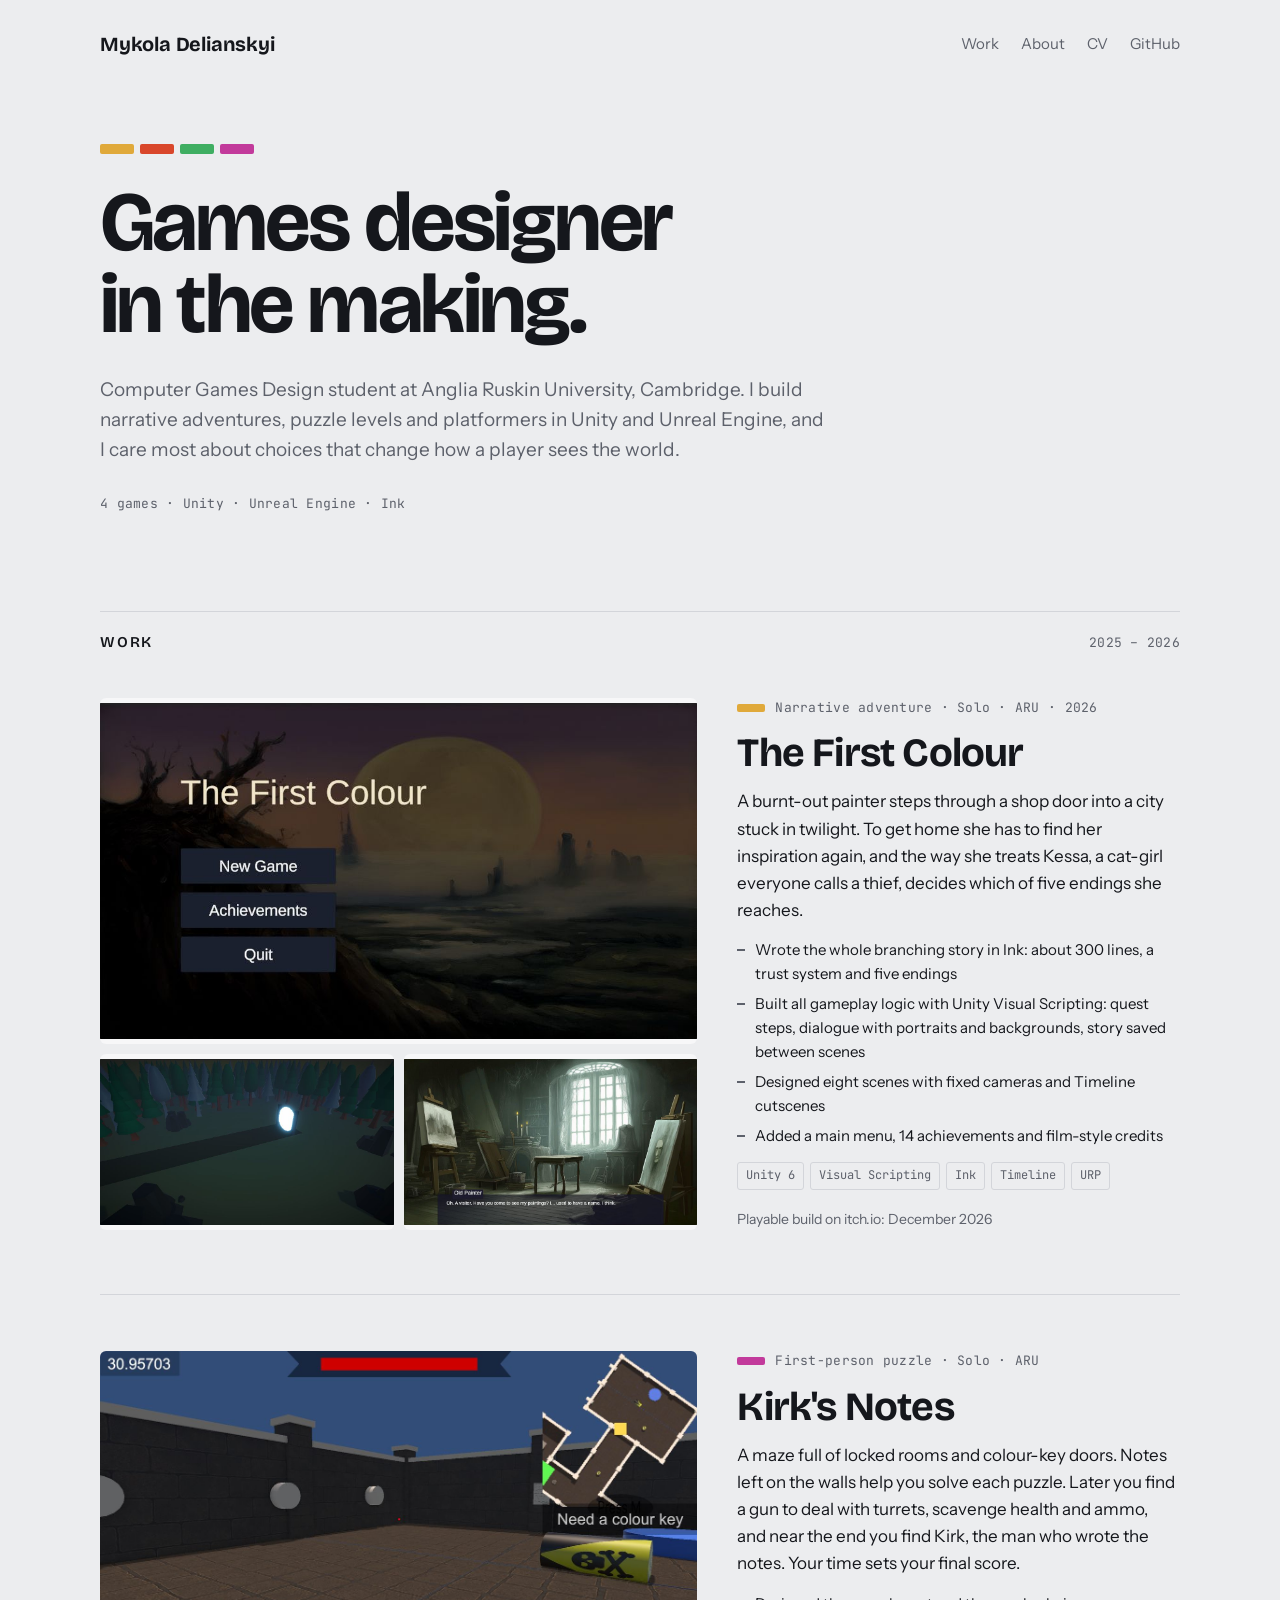
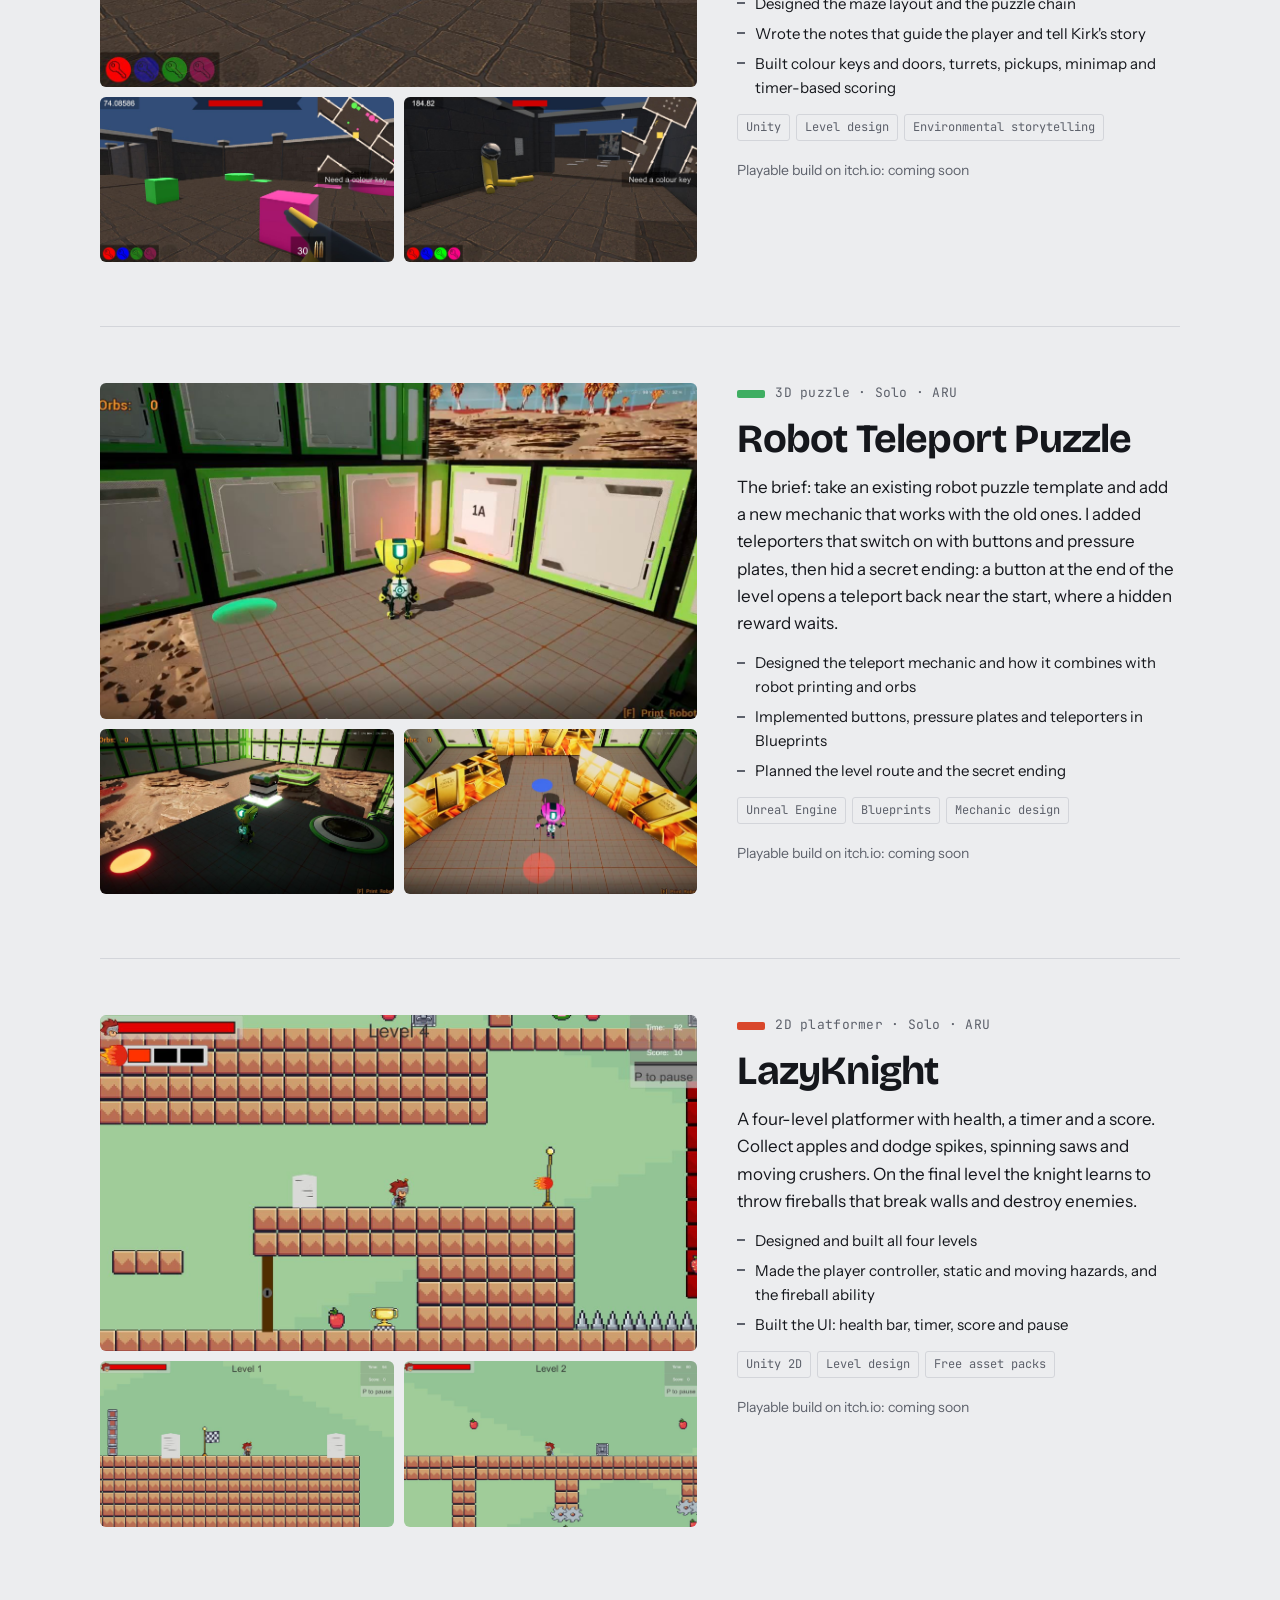
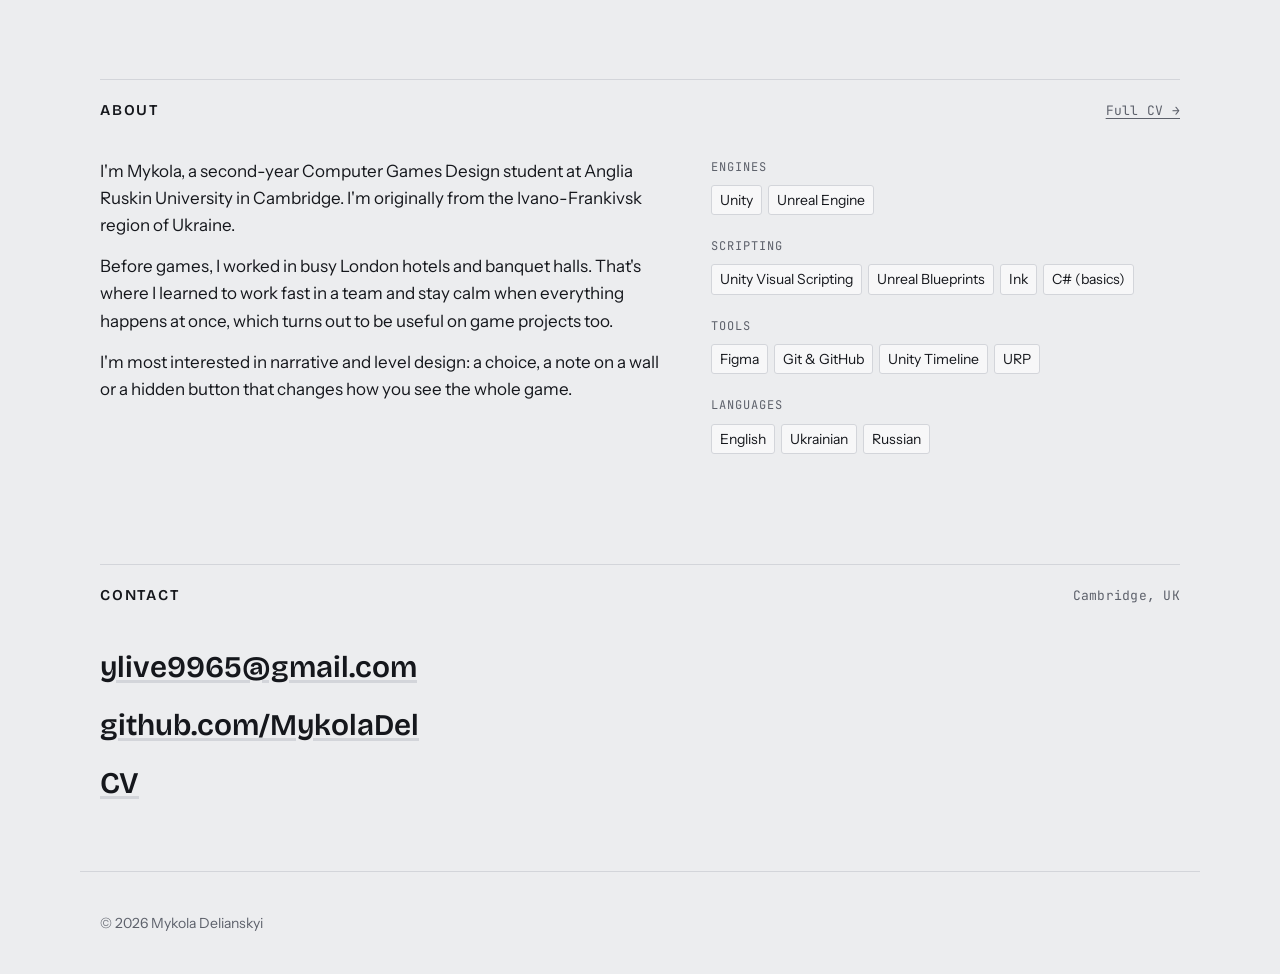
==== index.html @ 242a667b "Portfolio site" ====
<!doctype html>
<html lang="en">
<head>
<meta charset="utf-8">
<meta name="viewport" content="width=device-width, initial-scale=1, viewport-fit=cover">
<title>Mykola Delianskyi · Games Design Portfolio</title>
<meta name="description" content="Portfolio of Mykola Delianskyi, Computer Games Design student at Anglia Ruskin University. Narrative, puzzle and platformer games made in Unity and Unreal Engine.">
<link rel="preconnect" href="https://fonts.googleapis.com">
<link rel="preconnect" href="https://fonts.gstatic.com" crossorigin>
<link rel="stylesheet" href="https://fonts.googleapis.com/css2?family=Bricolage+Grotesque:opsz,wght@12..96,600;12..96,700&family=Instrument+Sans:wght@400;500;600&family=JetBrains+Mono:wght@400&display=swap">
<link rel="stylesheet" href="style.css">
</head>
<body>

<header class="wrap top">
  <a class="brand" href="#">Mykola Delianskyi</a>
  <nav class="nav" aria-label="Main">
    <a href="#work">Work</a>
    <a href="#about">About</a>
    <a href="cv.html">CV</a>
    <a href="https://github.com/MykolaDel" target="_blank" rel="noopener">GitHub</a>
  </nav>
</header>

<main>
<section class="wrap intro">
  <div class="swatches" aria-hidden="true">
    <span style="background:var(--c-fc)"></span><span style="background:var(--c-lk)"></span><span style="background:var(--c-robot)"></span><span style="background:var(--c-kirk)"></span>
  </div>
  <h1>Games designer in the making.</h1>
  <p>Computer Games Design student at Anglia Ruskin University, Cambridge. I build narrative adventures, puzzle levels and platformers in Unity and Unreal Engine, and I care most about choices that change how a player sees the world.</p>
  <span class="meta">4 games · Unity · Unreal Engine · Ink</span>
</section>

<section class="wrap sec" id="work">
  <div class="sec-head"><h2>Work</h2><span class="meta">2025 – 2026</span></div>

  <!-- The First Colour -->
  <article class="project">
    <div class="shots">
      <button type="button" aria-label="Enlarge: main menu"><img src="img/fc-menu.jpg" alt="The First Colour main menu over a painted valley under a huge moon" loading="lazy" width="925" height="528"></button>
      <button type="button" aria-label="Enlarge: portal"><img src="img/fc-portal.jpg" alt="A glowing portal in a misty elven forest" loading="lazy" width="925" height="525"></button>
      <button type="button" aria-label="Enlarge: ending"><img src="img/fc-ending.jpg" alt="Dialogue in the Dark ending, set in a dusty painter's workshop" loading="lazy" width="925" height="521"></button>
    </div>
    <div class="info">
      <span class="tag meta"><i style="background:var(--c-fc)"></i>Narrative adventure · Solo · ARU · 2026</span>
      <h3>The First Colour</h3>
      <p>A burnt-out painter steps through a shop door into a city stuck in twilight. To get home she has to find her inspiration again, and the way she treats Kessa, a cat-girl everyone calls a thief, decides which of five endings she reaches.</p>
      <ul class="role">
        <li>Wrote the whole branching story in Ink: about 300 lines, a trust system and five endings</li>
        <li>Built all gameplay logic with Unity Visual Scripting: quest steps, dialogue with portraits and backgrounds, story saved between scenes</li>
        <li>Designed eight scenes with fixed cameras and Timeline cutscenes</li>
        <li>Added a main menu, 14 achievements and film-style credits</li>
      </ul>
      <div class="chips"><span>Unity 6</span><span>Visual Scripting</span><span>Ink</span><span>Timeline</span><span>URP</span></div>
      <div class="links"><span class="soon">Playable build on itch.io: December 2026</span></div>
    </div>
  </article>

  <!-- Kirk's Notes -->
  <article class="project">
    <div class="shots">
      <button type="button" aria-label="Enlarge: colour key door"><img src="img/kirk-1.jpg" alt="First-person view of a stone maze with a colour-key prompt and minimap" loading="lazy" width="1280" height="719"></button>
      <button type="button" aria-label="Enlarge: colour puzzle"><img src="img/kirk-2.jpg" alt="Coloured blocks and pressure pads in a maze room, player holding a shotgun" loading="lazy" width="1280" height="719"></button>
      <button type="button" aria-label="Enlarge: Kirk"><img src="img/kirk-3.jpg" alt="The body of Kirk slumped against a wall near the end of the maze" loading="lazy" width="1280" height="719"></button>
    </div>
    <div class="info">
      <span class="tag meta"><i style="background:var(--c-kirk)"></i>First-person puzzle · Solo · ARU</span>
      <h3>Kirk's Notes</h3>
      <p>A maze full of locked rooms and colour-key doors. Notes left on the walls help you solve each puzzle. Later you find a gun to deal with turrets, scavenge health and ammo, and near the end you find Kirk, the man who wrote the notes. Your time sets your final score.</p>
      <ul class="role">
        <li>Designed the maze layout and the puzzle chain</li>
        <li>Wrote the notes that guide the player and tell Kirk's story</li>
        <li>Built colour keys and doors, turrets, pickups, minimap and timer-based scoring</li>
      </ul>
      <div class="chips"><span>Unity</span><span>Level design</span><span>Environmental storytelling</span></div>
      <div class="links"><span class="soon">Playable build on itch.io: coming soon</span></div>
    </div>
  </article>

  <!-- Robot Teleport -->
  <article class="project">
    <div class="shots">
      <button type="button" aria-label="Enlarge: teleport pads"><img src="img/robot-1.jpg" alt="Yellow robot standing between a green and an orange teleport pad" loading="lazy" width="1280" height="683"></button>
      <button type="button" aria-label="Enlarge: printer room"><img src="img/robot-2.jpg" alt="Robot next to a printing station and an exit hatch above a desert" loading="lazy" width="1280" height="683"></button>
      <button type="button" aria-label="Enlarge: gold corridor"><img src="img/robot-3.jpg" alt="Pink robot in a gold-walled corridor between two teleport pads" loading="lazy" width="1280" height="681"></button>
    </div>
    <div class="info">
      <span class="tag meta"><i style="background:var(--c-robot)"></i>3D puzzle · Solo · ARU</span>
      <h3>Robot Teleport Puzzle</h3>
      <p>The brief: take an existing robot puzzle template and add a new mechanic that works with the old ones. I added teleporters that switch on with buttons and pressure plates, then hid a secret ending: a button at the end of the level opens a teleport back near the start, where a hidden reward waits.</p>
      <ul class="role">
        <li>Designed the teleport mechanic and how it combines with robot printing and orbs</li>
        <li>Implemented buttons, pressure plates and teleporters in Blueprints</li>
        <li>Planned the level route and the secret ending</li>
      </ul>
      <div class="chips"><span>Unreal Engine</span><span>Blueprints</span><span>Mechanic design</span></div>
      <div class="links"><span class="soon">Playable build on itch.io: coming soon</span></div>
    </div>
  </article>

  <!-- LazyKnight -->
  <article class="project">
    <div class="shots">
      <button type="button" aria-label="Enlarge: level 4"><img src="img/lk-4.jpg" alt="LazyKnight level 4 with fireball meter, trophy and spikes" loading="lazy" width="1280" height="719"></button>
      <button type="button" aria-label="Enlarge: level 1"><img src="img/lk-1.jpg" alt="LazyKnight level 1 start with checkpoint flag" loading="lazy" width="1280" height="719"></button>
      <button type="button" aria-label="Enlarge: level 2"><img src="img/lk-2.jpg" alt="LazyKnight level 2 with spinning saws and apples to collect" loading="lazy" width="1280" height="719"></button>
    </div>
    <div class="info">
      <span class="tag meta"><i style="background:var(--c-lk)"></i>2D platformer · Solo · ARU</span>
      <h3>LazyKnight</h3>
      <p>A four-level platformer with health, a timer and a score. Collect apples and dodge spikes, spinning saws and moving crushers. On the final level the knight learns to throw fireballs that break walls and destroy enemies.</p>
      <ul class="role">
        <li>Designed and built all four levels</li>
        <li>Made the player controller, static and moving hazards, and the fireball ability</li>
        <li>Built the UI: health bar, timer, score and pause</li>
      </ul>
      <div class="chips"><span>Unity 2D</span><span>Level design</span><span>Free asset packs</span></div>
      <div class="links"><span class="soon">Playable build on itch.io: coming soon</span></div>
    </div>
  </article>
</section>

<section class="wrap sec" id="about">
  <div class="sec-head"><h2>About</h2><a class="meta" href="cv.html">Full CV →</a></div>
  <div class="cols">
    <div>
      <p>I'm Mykola, a second-year Computer Games Design student at Anglia Ruskin University in Cambridge. I'm originally from the Ivano-Frankivsk region of Ukraine.</p>
      <p>Before games, I worked in busy London hotels and banquet halls. That's where I learned to work fast in a team and stay calm when everything happens at once, which turns out to be useful on game projects too.</p>
      <p>I'm most interested in narrative and level design: a choice, a note on a wall or a hidden button that changes how you see the whole game.</p>
    </div>
    <div>
      <div class="skill-group"><h4>Engines</h4><div class="chips"><span>Unity</span><span>Unreal Engine</span></div></div>
      <div class="skill-group"><h4>Scripting</h4><div class="chips"><span>Unity Visual Scripting</span><span>Unreal Blueprints</span><span>Ink</span><span>C# (basics)</span></div></div>
      <div class="skill-group"><h4>Tools</h4><div class="chips"><span>Figma</span><span>Git &amp; GitHub</span><span>Unity Timeline</span><span>URP</span></div></div>
      <div class="skill-group"><h4>Languages</h4><div class="chips"><span>English</span><span>Ukrainian</span><span>Russian</span></div></div>
    </div>
  </div>
</section>

<section class="wrap sec" id="contact">
  <div class="sec-head"><h2>Contact</h2><span class="meta">Cambridge, UK</span></div>
  <div class="contact">
    <a href="mailto:ylive9965@gmail.com">ylive9965@gmail.com</a>
    <a href="https://github.com/MykolaDel" target="_blank" rel="noopener">github.com/MykolaDel</a>
    <a href="cv.html">CV</a>
  </div>
</section>
</main>

<footer class="wrap">© 2026 Mykola Delianskyi</footer>

<dialog id="lightbox">
  <form method="dialog"><button>Close</button></form>
  <img alt="">
</dialog>
<script>
  const box = document.getElementById('lightbox');
  const big = box.querySelector('img');
  document.querySelectorAll('.shots button').forEach(b => b.addEventListener('click', () => {
    const img = b.querySelector('img'); big.src = img.src; big.alt = img.alt; box.showModal();
  }));
  box.addEventListener('click', e => { if (e.target === box) box.close(); });
</script>
</body>
</html>
---- style.css ----
/* Concept: a near-monochrome page where colour belongs to the work. Each project brings its own accent swatch. */
:root{
  --bg:#ECEDEF; --surface:#F7F7F8; --ink:#15171C; --muted:#5D616B; --line:#D3D5DA;
  --link:#2F4FD8;
  --c-fc:#E0A93A; --c-lk:#D9472B; --c-robot:#3FAE62; --c-kirk:#C23A9B;
  --display:"Bricolage Grotesque", "Segoe UI", system-ui, sans-serif;
  --body:"Instrument Sans", "Segoe UI", system-ui, sans-serif;
  --mono:"JetBrains Mono", ui-monospace, Consolas, monospace;
}
@media (prefers-color-scheme: dark){:root:not([data-theme="light"]){
  --bg:#121317; --surface:#1A1C21; --ink:#ECEDF0; --muted:#A2A6B1; --line:#2B2E36; --link:#8EA4FF;
  --c-fc:#F0BD55; --c-lk:#F06A4E; --c-robot:#5CCB7E; --c-kirk:#E25DBA; color-scheme:dark}}
:root[data-theme="dark"]{
  --bg:#121317; --surface:#1A1C21; --ink:#ECEDF0; --muted:#A2A6B1; --line:#2B2E36; --link:#8EA4FF;
  --c-fc:#F0BD55; --c-lk:#F06A4E; --c-robot:#5CCB7E; --c-kirk:#E25DBA; color-scheme:dark}

*{box-sizing:border-box}
html{scroll-behavior:smooth}
@media (prefers-reduced-motion: reduce){html{scroll-behavior:auto}}
body{margin:0;background:var(--bg);color:var(--ink);font-family:var(--body);font-size:17px;line-height:1.6;-webkit-font-smoothing:antialiased}
img{max-width:100%;display:block}
a{color:var(--link);text-underline-offset:3px}
a:focus-visible,button:focus-visible{outline:2px solid var(--link);outline-offset:3px;border-radius:2px}

.wrap{max-width:1120px;margin:0 auto;padding-left:max(20px,env(safe-area-inset-left,0px));padding-right:max(20px,env(safe-area-inset-right,0px))}

/* header */
.top{padding-block:28px;display:flex;justify-content:space-between;align-items:center;gap:16px;flex-wrap:wrap}
.brand{font-family:var(--display);font-weight:700;font-size:20px;letter-spacing:-.01em;text-decoration:none;color:var(--ink)}
.nav{display:flex;gap:22px;flex-wrap:wrap;font-size:15px}
.nav a{color:var(--muted);text-decoration:none}
.nav a:hover{color:var(--ink)}

/* intro */
.intro{padding-block:56px 72px;display:grid;gap:28px}
.intro h1{font-family:var(--display);font-weight:700;font-size:clamp(40px,7vw,84px);line-height:.98;letter-spacing:-.03em;margin:0;text-wrap:balance;max-width:14ch}
.intro p{margin:0;max-width:56ch;color:var(--muted);font-size:19px}
.swatches{display:flex;gap:6px}
.swatches span{width:34px;height:10px;border-radius:2px}
.meta{font-family:var(--mono);font-size:13px;letter-spacing:.02em;color:var(--muted)}

/* section heads */
.sec{padding-block:24px 64px}
.sec-head{display:flex;align-items:baseline;justify-content:space-between;gap:12px;border-top:1px solid var(--line);padding-top:18px;margin-bottom:36px}
.sec-head h2{font-family:var(--display);font-size:15px;font-weight:600;text-transform:uppercase;letter-spacing:.12em;margin:0}

/* projects */
.project{display:grid;grid-template-columns:minmax(0,1.35fr) minmax(0,1fr);gap:40px;padding-block:8px 64px}
.project + .project{border-top:1px solid var(--line);padding-top:56px}
.shots{display:grid;grid-template-columns:1fr 1fr;gap:10px;min-width:0}
.shots button{all:unset;cursor:zoom-in;display:block;border-radius:6px;overflow:hidden;background:var(--surface)}
.shots button:first-child{grid-column:1 / -1}
.shots img{width:100%;height:auto;aspect-ratio:16/9;object-fit:cover;transition:transform .3s ease}
.shots button:hover img{transform:scale(1.02)}
@media (prefers-reduced-motion: reduce){.shots img{transition:none}}
.info{min-width:0;display:flex;flex-direction:column;gap:14px}
.tag{display:inline-flex;align-items:center;gap:10px}
.tag i{width:28px;height:8px;border-radius:2px;display:inline-block}
.info h3{font-family:var(--display);font-weight:700;font-size:clamp(28px,3.4vw,40px);line-height:1.05;letter-spacing:-.02em;margin:0;text-wrap:balance}
.info p{margin:0}
.role{margin:0;padding:0;list-style:none;display:grid;gap:6px;font-size:15px}
.role li{padding-left:18px;position:relative}
.role li::before{content:"";position:absolute;left:0;top:.7em;width:8px;height:2px;background:var(--muted)}
.chips{display:flex;flex-wrap:wrap;gap:6px}
.chips span{font-family:var(--mono);font-size:12px;padding:3px 8px;border:1px solid var(--line);border-radius:3px;color:var(--muted)}
.links{display:flex;gap:16px;flex-wrap:wrap;font-size:15px;padding-top:4px}
.soon{color:var(--muted);font-size:14px}

/* about / skills */
.cols{display:grid;grid-template-columns:minmax(0,1.2fr) minmax(0,1fr);gap:48px}
.cols p{margin:0 0 14px;max-width:60ch}
.skill-group{margin-bottom:22px}
.skill-group h4{font-family:var(--mono);font-size:12px;font-weight:400;letter-spacing:.08em;text-transform:uppercase;color:var(--muted);margin:0 0 8px}
.skill-group .chips span{font-family:var(--body);font-size:14px;color:var(--ink);background:var(--surface)}

/* contact */
.contact{display:grid;gap:10px;font-size:clamp(22px,3vw,30px);font-family:var(--display);font-weight:600}
.contact a{color:var(--ink);text-decoration-color:var(--line)}
.contact a:hover{text-decoration-color:var(--ink)}
footer{padding-block:40px;color:var(--muted);font-size:14px;border-top:1px solid var(--line)}

/* lightbox */
dialog{border:0;padding:0;background:transparent;max-width:min(1280px,94vw)}
dialog::backdrop{background:rgba(10,11,14,.88)}
dialog img{border-radius:6px;max-height:86vh;width:auto;margin:auto}
dialog form{text-align:right;margin-bottom:8px}
dialog button{background:none;border:1px solid rgba(255,255,255,.4);color:#fff;font:14px var(--body);padding:4px 12px;border-radius:4px;cursor:pointer}

@media (max-width:820px){
  .project,.cols{grid-template-columns:1fr;gap:24px}
  .intro{padding-block:32px 48px}
}
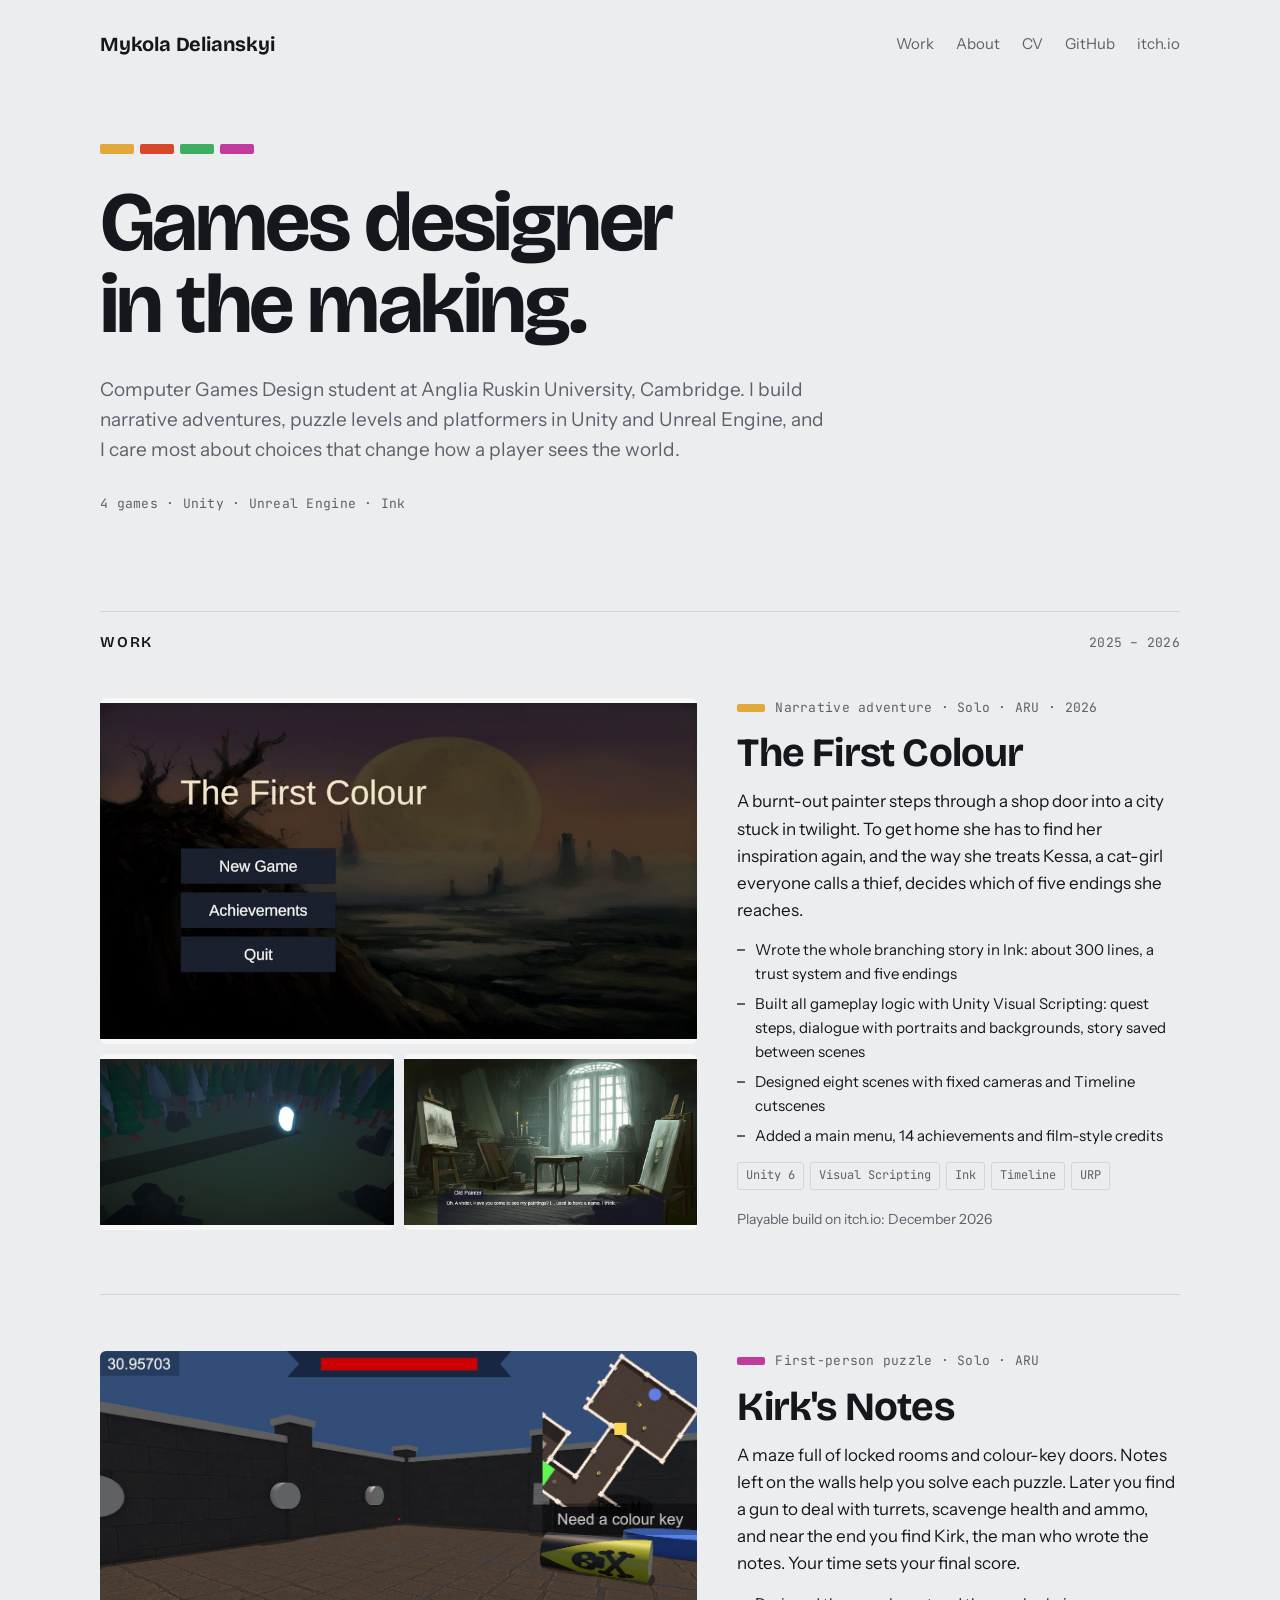
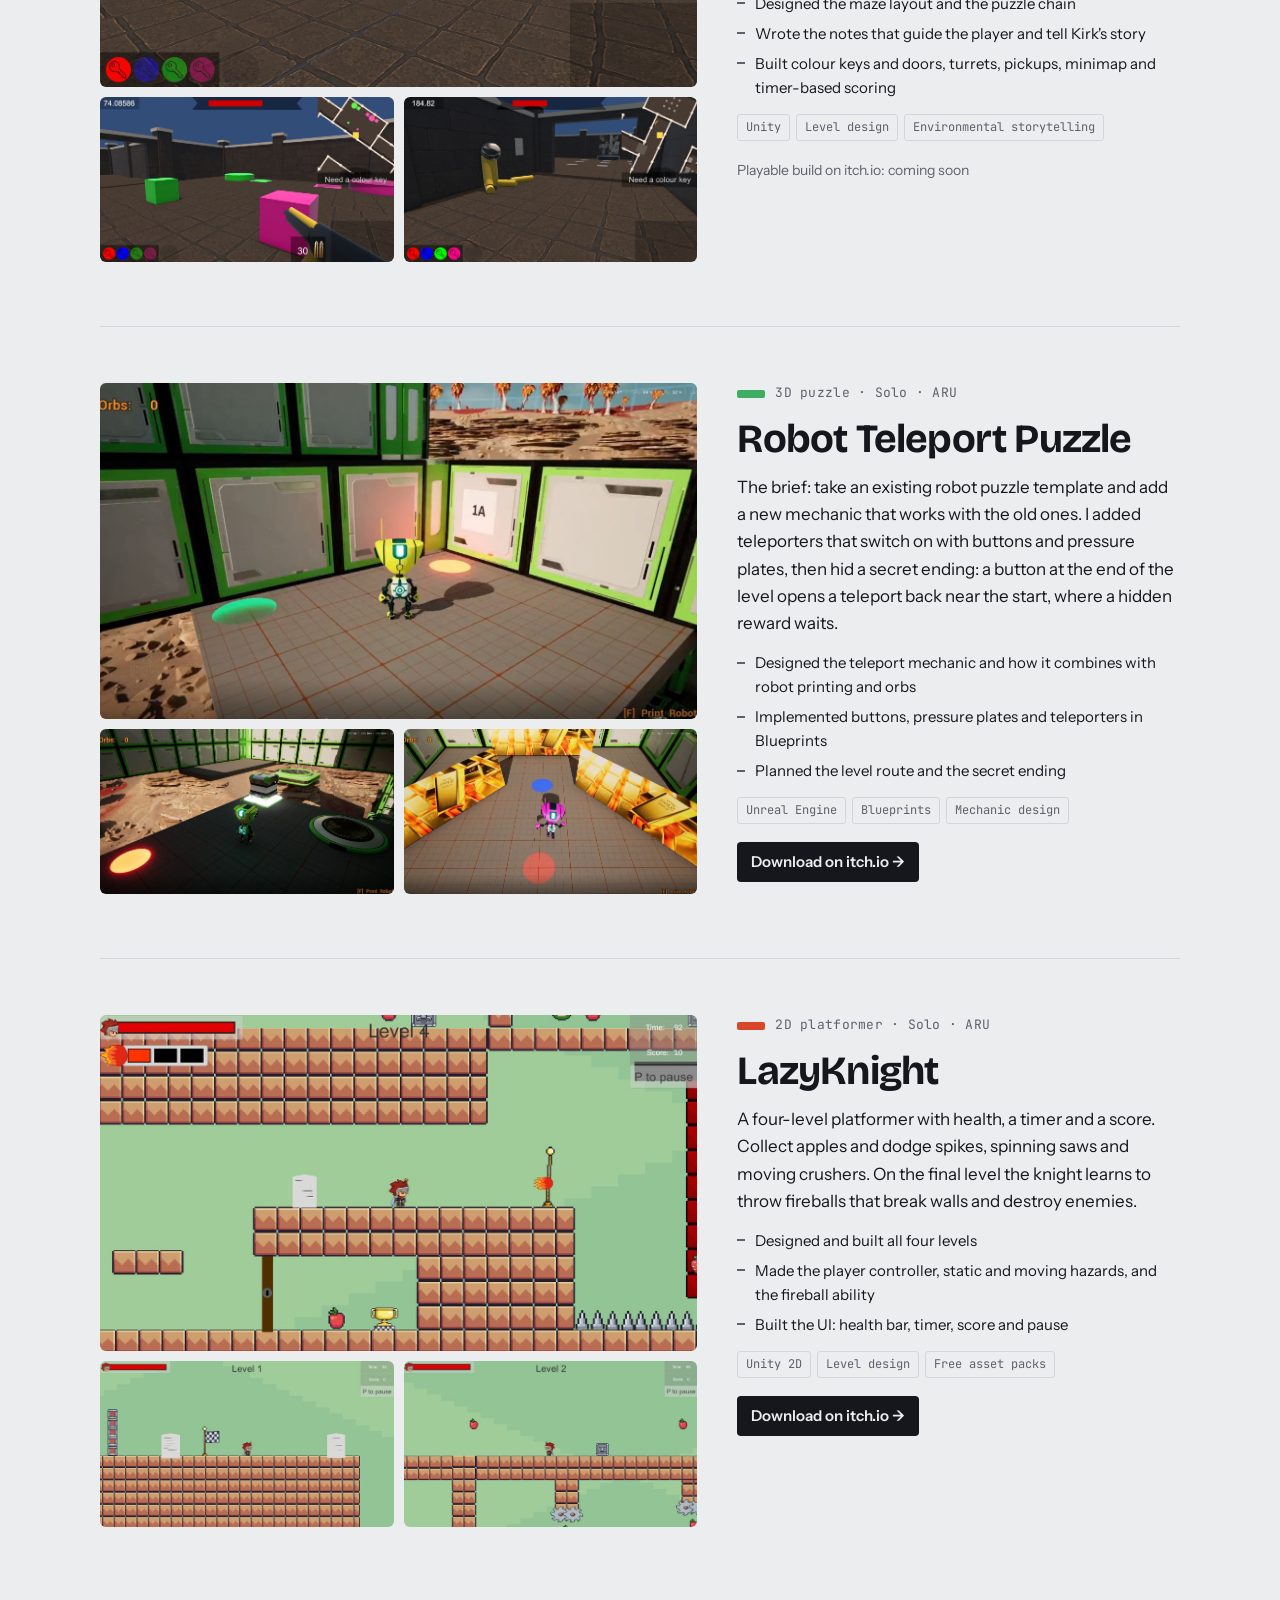
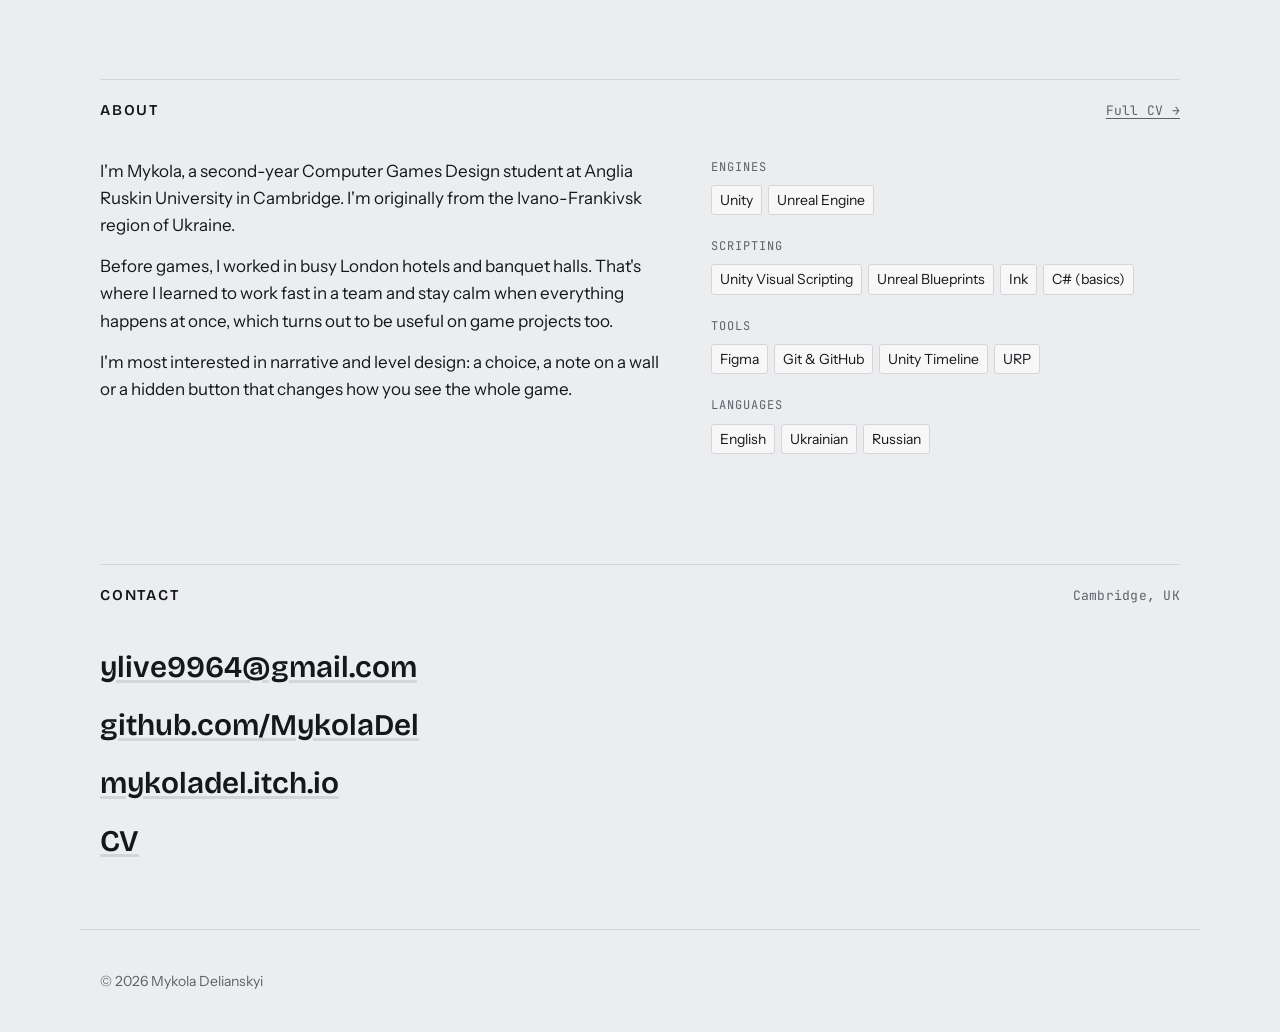
==== commit 9f480b7d: "Update" ====
--- a/index.html
+++ b/index.html
@@ -19,6 +19,7 @@
     <a href="#about">About</a>
     <a href="cv.html">CV</a>
     <a href="https://github.com/MykolaDel" target="_blank" rel="noopener">GitHub</a>
+    <a href="https://mykoladel.itch.io" target="_blank" rel="noopener">itch.io</a>
   </nav>
 </header>
 
@@ -95,7 +96,7 @@
         <li>Planned the level route and the secret ending</li>
       </ul>
       <div class="chips"><span>Unreal Engine</span><span>Blueprints</span><span>Mechanic design</span></div>
-      <div class="links"><span class="soon">Playable build on itch.io: coming soon</span></div>
+      <div class="links"><a class="play" href="https://mykoladel.itch.io/robot-teleport-puzzle" target="_blank" rel="noopener">Download on itch.io →</a></div>
     </div>
   </article>
 
@@ -116,7 +117,7 @@
         <li>Built the UI: health bar, timer, score and pause</li>
       </ul>
       <div class="chips"><span>Unity 2D</span><span>Level design</span><span>Free asset packs</span></div>
-      <div class="links"><span class="soon">Playable build on itch.io: coming soon</span></div>
+      <div class="links"><a class="play" href="https://mykoladel.itch.io/lazyknight" target="_blank" rel="noopener">Download on itch.io →</a></div>
     </div>
   </article>
 </section>
@@ -141,8 +142,9 @@
 <section class="wrap sec" id="contact">
   <div class="sec-head"><h2>Contact</h2><span class="meta">Cambridge, UK</span></div>
   <div class="contact">
-    <a href="mailto:ylive9965@gmail.com">ylive9965@gmail.com</a>
+    <a href="mailto:ylive9964@gmail.com">ylive9964@gmail.com</a>
     <a href="https://github.com/MykolaDel" target="_blank" rel="noopener">github.com/MykolaDel</a>
+    <a href="https://mykoladel.itch.io" target="_blank" rel="noopener">mykoladel.itch.io</a>
     <a href="cv.html">CV</a>
   </div>
 </section>
--- a/style.css
+++ b/style.css
@@ -65,6 +65,8 @@
 .chips span{font-family:var(--mono);font-size:12px;padding:3px 8px;border:1px solid var(--line);border-radius:3px;color:var(--muted)}
 .links{display:flex;gap:16px;flex-wrap:wrap;font-size:15px;padding-top:4px}
 .soon{color:var(--muted);font-size:14px}
+.play{display:inline-block;padding:8px 14px;border-radius:4px;background:var(--ink);color:var(--bg);text-decoration:none;font-weight:600}
+.play:hover{opacity:.85}
 
 /* about / skills */
 .cols{display:grid;grid-template-columns:minmax(0,1.2fr) minmax(0,1fr);gap:48px}
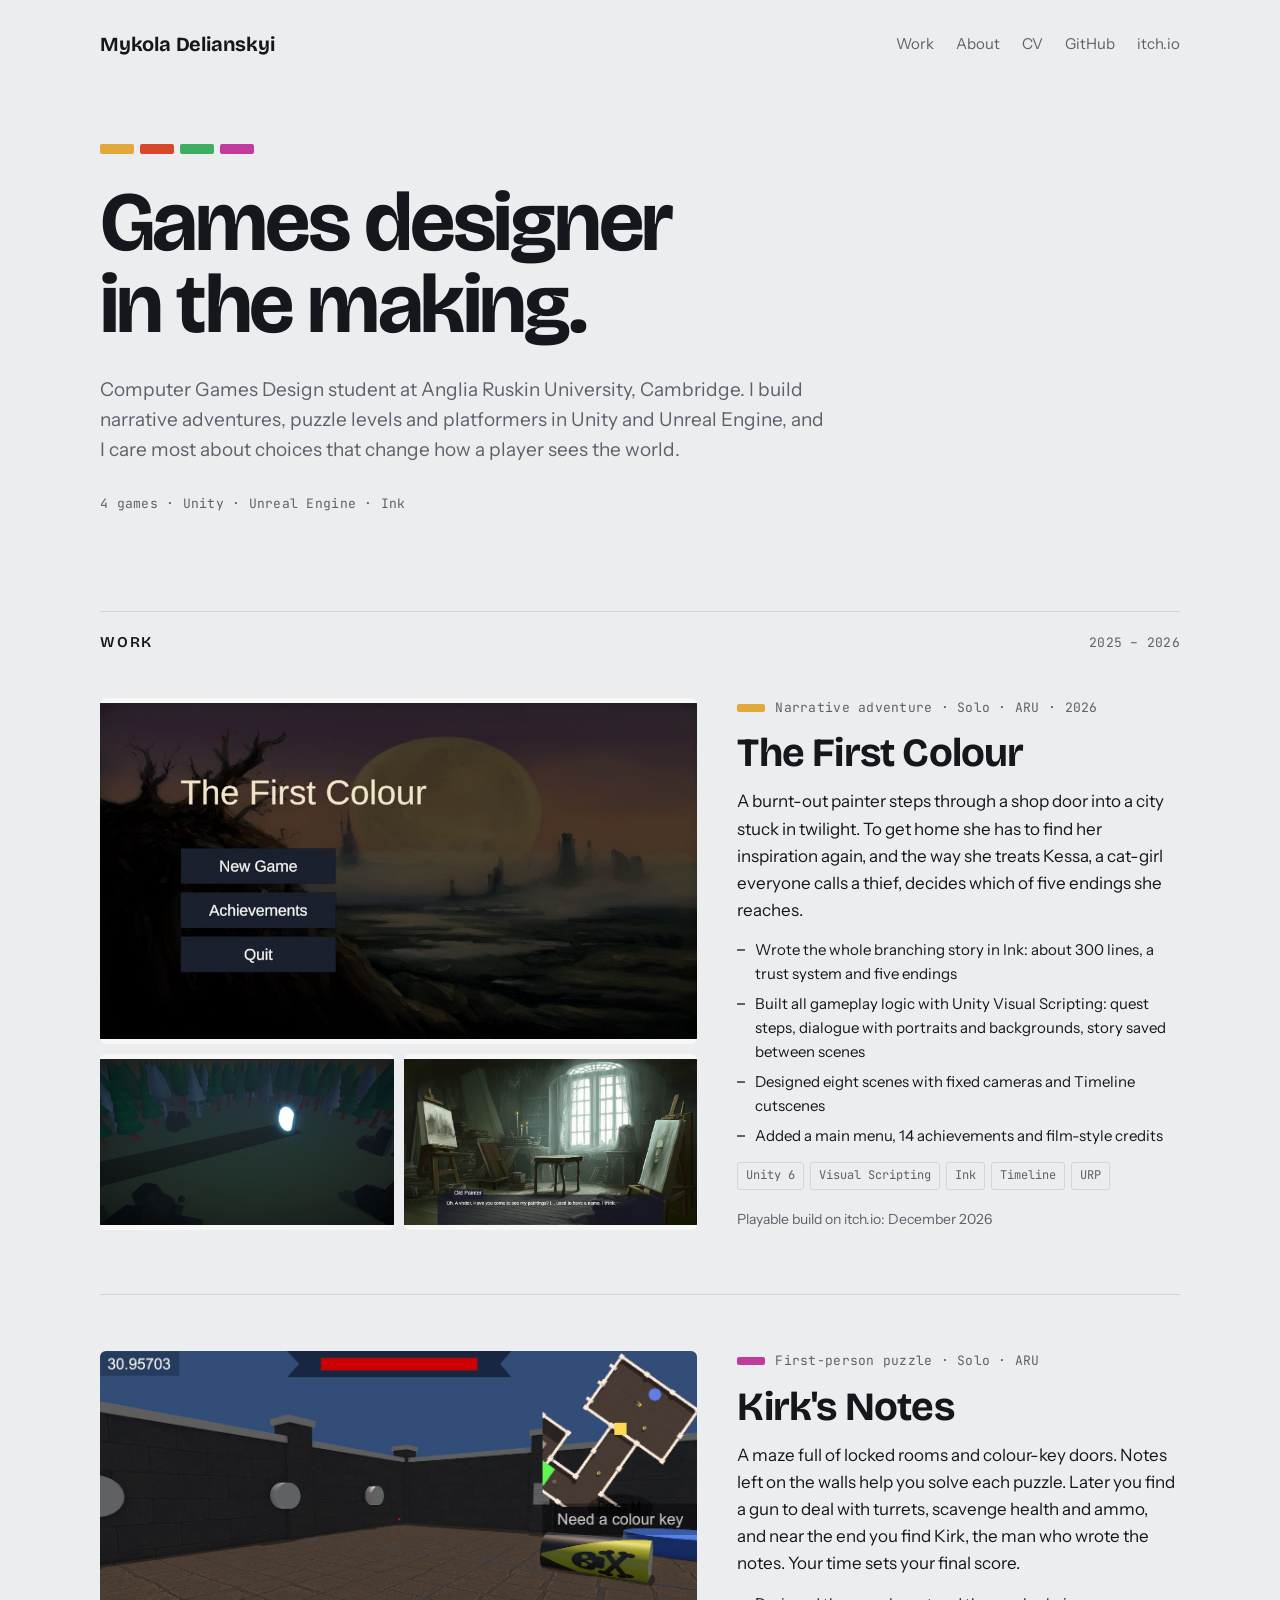
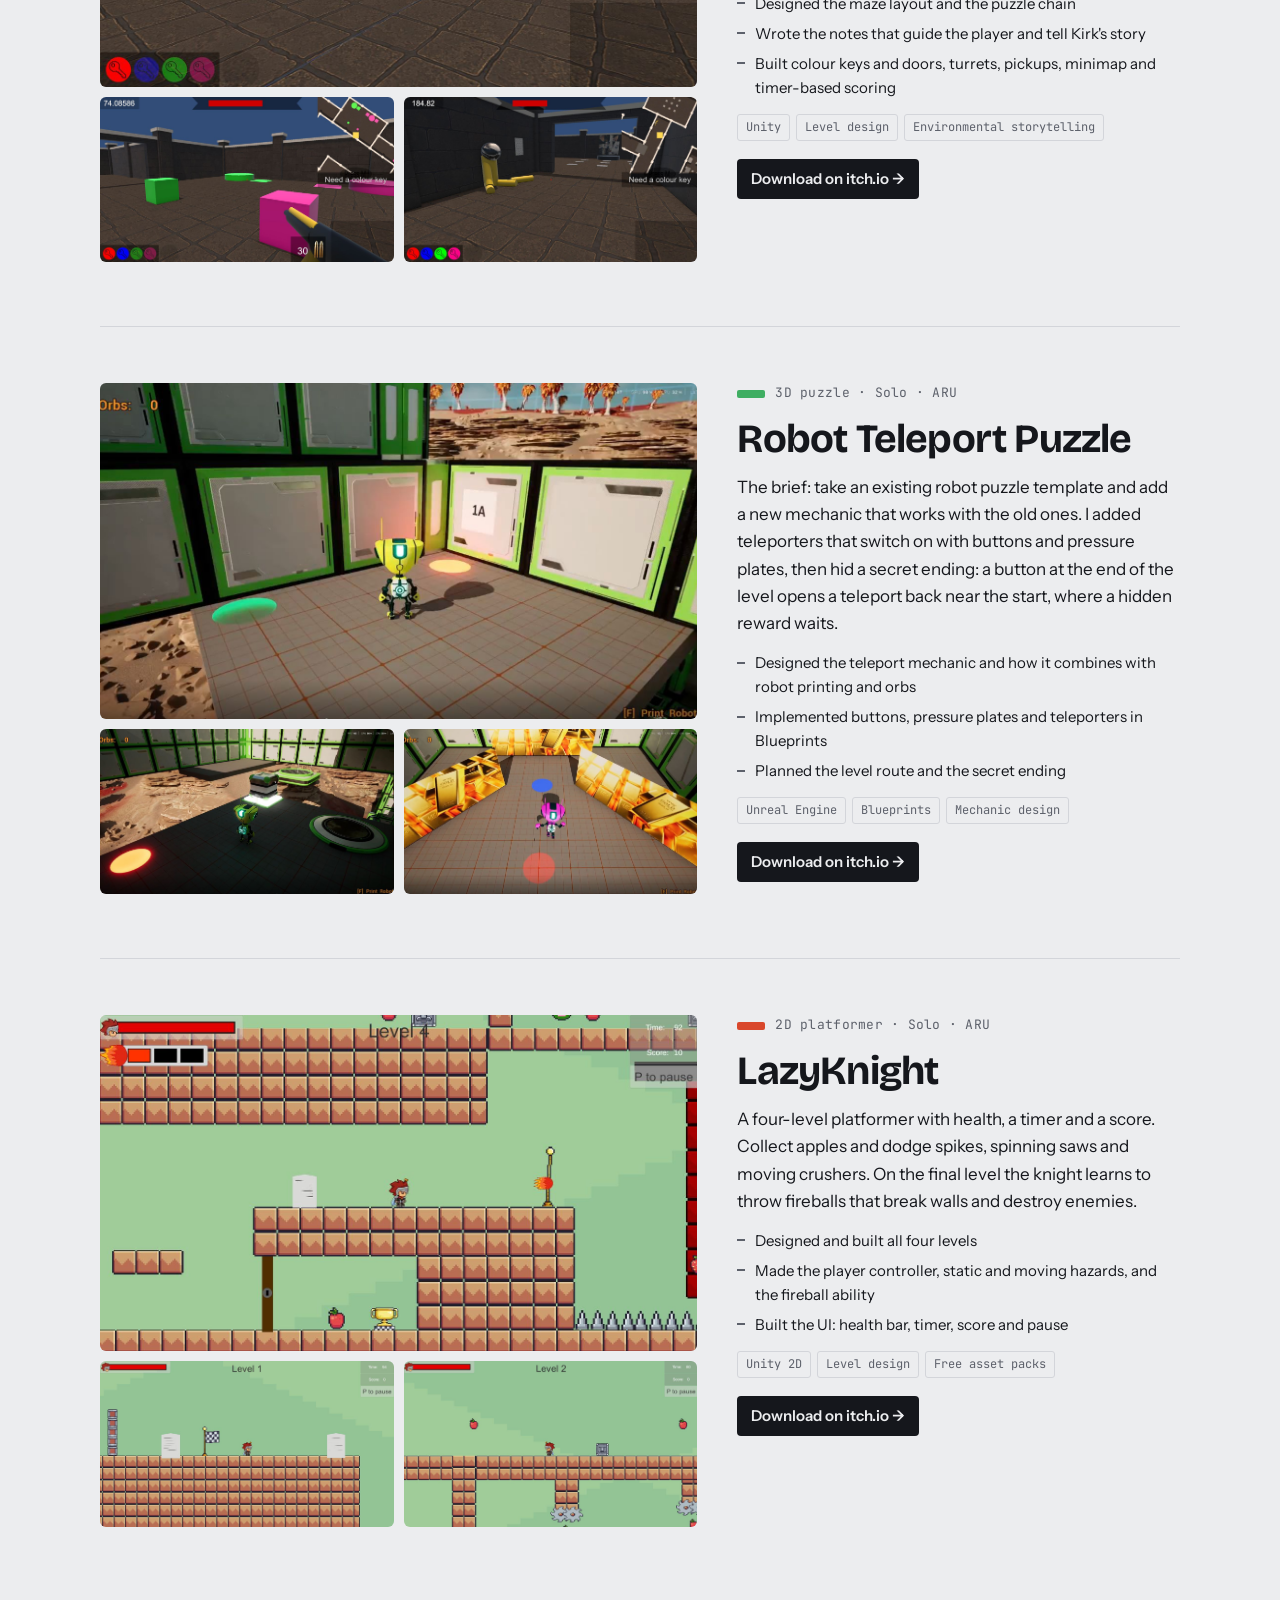
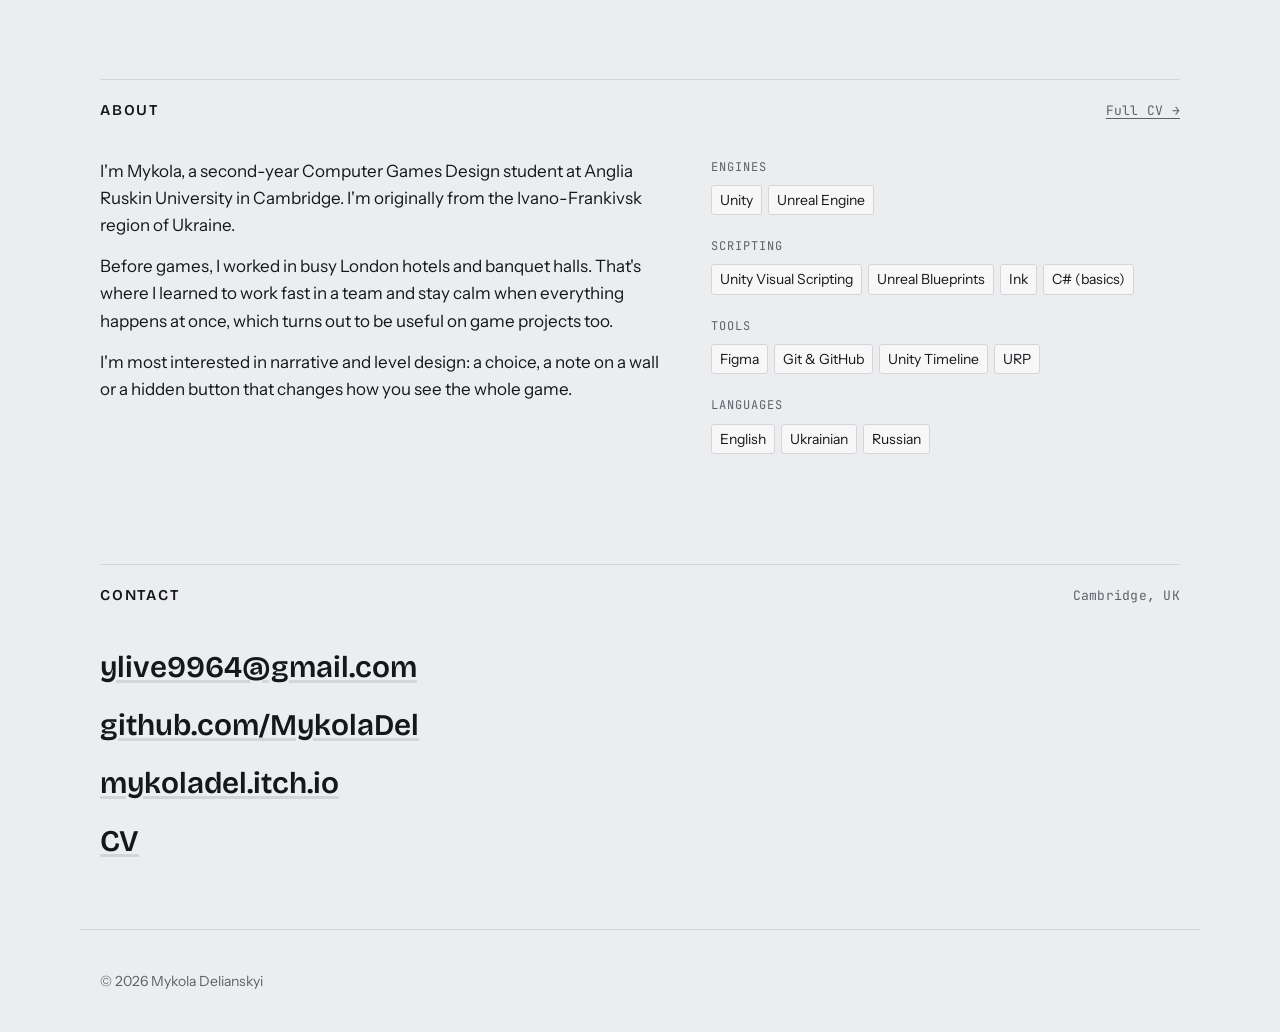
==== commit 8694999e: "Update index.html" ====
--- a/index.html
+++ b/index.html
@@ -75,7 +75,7 @@
         <li>Built colour keys and doors, turrets, pickups, minimap and timer-based scoring</li>
       </ul>
       <div class="chips"><span>Unity</span><span>Level design</span><span>Environmental storytelling</span></div>
-      <div class="links"><span class="soon">Playable build on itch.io: coming soon</span></div>
+      <div class="links"><a class="play" href="https://mykoladel.itch.io/kirks-notes" target="_blank" rel="noopener">Download on itch.io →</a></div>
     </div>
   </article>
 
